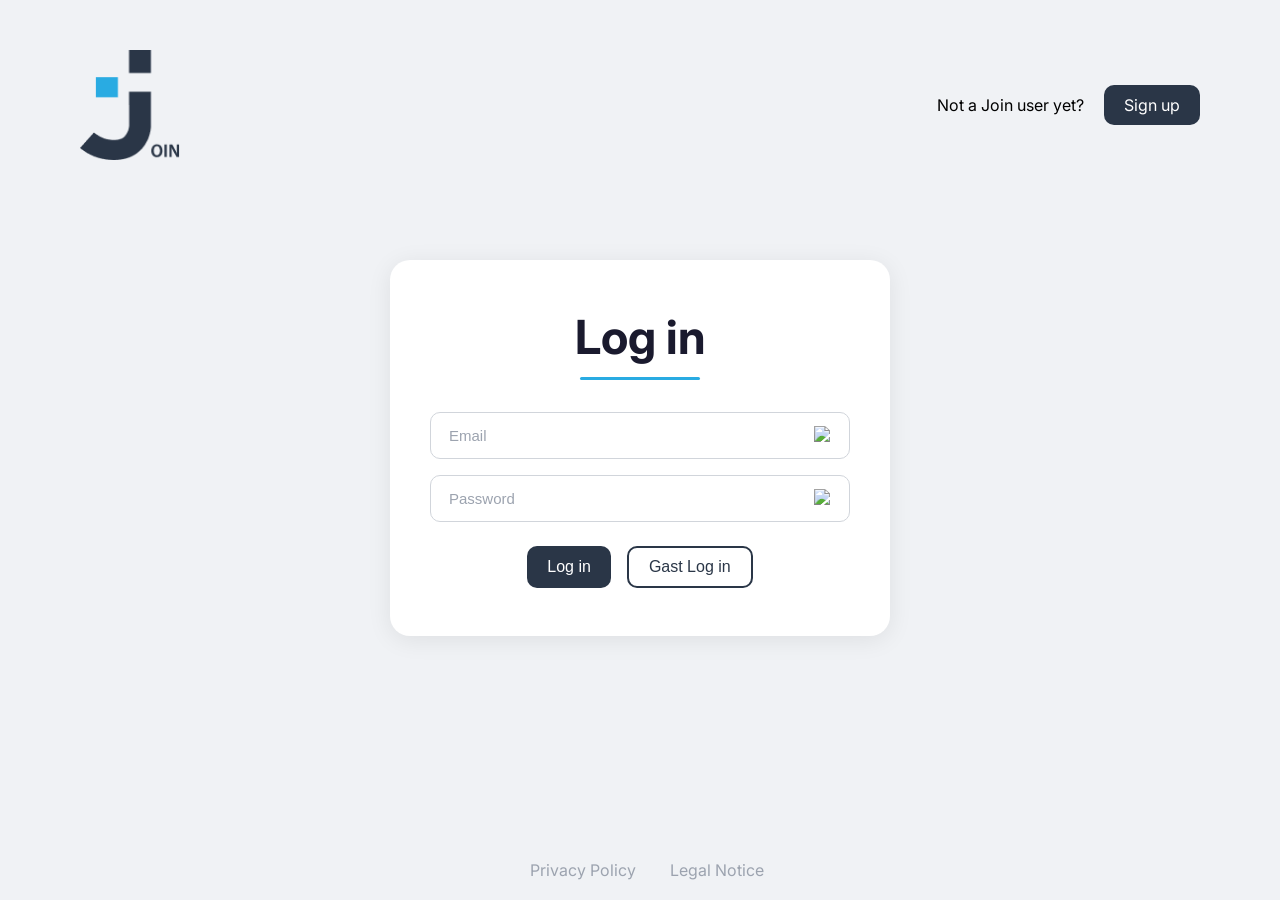
==== index.html @ 6983ff56 "refactor: - add shared component stylesheet and include it across app pages - move reusable hover/bu" ====
<!doctype html>
<html lang="de">
    <head>
        <meta charset="UTF-8" />
        <meta name="viewport" content="width=device-width, initial-scale=1.0" />
        <link rel="icon" type="image/svg+xml" href="assets/logos/favicon.svg" />
        <title>Join-Login</title>
        <link rel="stylesheet" href="styles/fonts.css" />
        <link rel="stylesheet" href="styles/login-registration.css" />
        <link rel="stylesheet" href="styles/variable.css" />
        <link rel="stylesheet" href="styles/components.css" />
    </head>

    <body>
        <header>
            <img src="./assets/logos/logo_dark.jpg" alt="Join" class="logo" />
            <div class="header__right">
                <span class="noUser">Not a Join user yet?</span>
                <a href="registration.html" class="btn-primary fs-small-regular">Sign up</a>
            </div>
        </header>
        <main>
            <div class="container">
                <h1 class="fs-xlarge-medium">Log in</h1>
                <div class="title__underline"></div>
                <form class="login__form">
                    <div class="input__wrapper">
                        <input id="email" type="email" placeholder="Email" required />
                        <img src="assets/login/mail.png" alt="Email" class="input__icon" />
                    </div>
                    <div class="input__wrapper">
                        <input id="password" type="password" placeholder="Password" required />
                        <img src="assets/login/lock.png" alt="Password" class="input__icon" />
                    </div>
                    <div class="button__row">
                        <button onclick="loginUser()" type="button" class="btn-primary fs-small-regular">Log in</button>
                        <button onclick="guestLogin()" type="button" class="btn-secondary fs-small-regular">Gast Log in</button>
                    </div>
                </form>
            </div>
            <div class="mobile-signup">
                <span class="noUser">Not a Join user yet?</span>
                <a href="registration.html" class="btn-primary fs-small-regular">Sign up</a>
            </div>
        </main>
        <footer>
            <a class="footer__Link link-hover" href="privacy-policy.html">Privacy Policy</a>
            <a class="footer__Link link-hover" href="legal-notice.html">Legal Notice</a>
        </footer>
        <script src="https://www.gstatic.com/firebasejs/10.12.0/firebase-app-compat.js"></script>
        <script src="https://www.gstatic.com/firebasejs/10.12.0/firebase-database-compat.js"></script>
        <script src="https://cdn.jsdelivr.net/npm/sweetalert2@11"></script>
        <script src="scripts/login.js"></script>
    </body>
</html>
---- styles/fonts.css ----
@font-face {
    font-family: "Inter";
    src: url("../fonts/Inter/Inter-VariableFont_opsz\,wght.ttf") format("truetype");
    font-weight: 100 900;
    font-style: normal;
}

.fc-black {
    color: var(--color-black);
}

.fc-grey {
    color: var(--color-brand-primary);
}

.fc-lightgrey {
    color: var(--color-neutral-400);
}

.fc-lightblue {
    color: var(--color-brand-accent);
}

.fc-white {
    color: var(--color-neutral-0);
}

.fs-small-regular {
    font-size: 16px;
    font-weight: 400;
}

.fs-medium-regular {
    font-size: 20px;
    font-weight: 400;
}

.fs-large-regular {
    font-size: 27px;
    font-weight: 400;
}

.fs-large-bold {
    font-size: 27px;
    font-weight: 700;
}

.fs-xlarge-medium {
    font-size: 47px;
    font-weight: 500;
}

.fs-medium-bold {
    font-size: 21px;
    font-weight: 700;
}

.fs-xxlarge-bold {
    font-size: 61px;
    font-weight: 700;
}

.fs-xxxlarge-bold {
    font-size: 64px;
    font-weight: 700;
}

@media (max-width: 1200px) {
    .fs-xlarge-bold-responsive {
        font-size: 47px;
        font-weight: 700;
    }

    .fs-large-bold-responsive {
        font-size: 27px;
        font-weight: 700;
    }

    .fs-medium-bold-responsive {
        font-size: 20px;
        font-weight: 700;
    }

    .fs-large2-regular-responsive {
        font-size: 36px;
        font-weight: 400;
    }

    .fs-medium-regular-responsive {
        font-size: 20px;
        font-weight: 400;
    }

    .fs-small-regular-responsive {
        font-size: 16px;
        font-weight: 400;
    }
}
---- styles/login-registration.css ----
body {
    max-width: 1440px;
    margin: 0 auto;
    background-color: #f0f2f5;
    display: flex;
    flex-direction: column;
    min-height: 100vh;
    font-family: "Inter", sans-serif;
}

header {
    display: flex;
    justify-content: space-between;
    align-items: center;
    width: 100%;
    margin-top: 50px;
}

.logo {
    width: 100px;
    height: 110px;
    margin-left: 80px;
}

.header__right {
    display: flex;
    align-items: center;
    gap: 20px;
    margin-right: 80px;
}

.container {
    display: flex;
    flex-direction: column;
    align-items: center;
    width: 500px;
    padding: 48px 40px;
    background-color: white;
    margin: auto;
    margin-top: 100px;
    border-radius: 20px;
    box-shadow: 0 4px 24px rgba(0, 0, 0, 0.08);
    box-sizing: border-box;
}
.container__headline {
    margin-left: 5px;
    font-weight: 700;
}
.title__row {
    position: relative;
    width: 100%;
    display: flex;
    align-items: center;
    justify-content: center;
}

.title__row aside,
.title__row a {
    position: absolute;
    left: 0;
}

.container h1 {
    margin: 0;
    font-weight: 700;
    color: #1a1a2e;
}

.title__underline {
    width: 120px;
    height: 3px;
    background-color: var(--color-brand-accent);
    border-radius: 2px;
    margin: 12px 0 32px;
}

.login__form {
    width: 100%;
    display: flex;
    flex-direction: column;
    gap: 16px;
}

.input__wrapper {
    position: relative;
    display: flex;
    align-items: center;
}

.input__wrapper input {
    width: 100%;
    padding: 14px 48px 14px 18px;
    border: 1.5px solid #d1d5db;
    border-radius: 10px;
    font-size: 15px;
    color: #1a1a2e;
    background-color: white;
    outline: none;
    box-sizing: border-box;
    transition: border-color 0.2s;
    cursor: pointer;
}

.input__wrapper input::placeholder {
    color: var(--color-neutral-500);
}

.input__wrapper input:focus {
    border-color: var(--color-brand-accent);
}

.input__icon {
    position: absolute;
    right: 16px;
    width: 20px;
    height: 20px;
    pointer-events: none;
}

.button__row {
    display: flex;
    gap: 16px;
    justify-content: center;
    margin-top: 8px;
}

footer {
    margin-top: auto;
    padding: 20px;
    text-align: center;
}

.footer__Link {
    color: var(--color-neutral-500);
    text-decoration: none;
    margin-left: 20px;
    display: inline-block;
    width: 110px;
}

.checkbox__row {
    display: flex;
    align-items: center;
    justify-content: center;
    margin-top: 5px;
    gap: 12px;
}

.checkbox__row input[type="checkbox"] {
    appearance: none;
    -webkit-appearance: none;
    width: 20px;
    height: 20px;
    border: 2px solid var(--color-brand-primary);
    border-radius: 4px;
    cursor: pointer;
    flex-shrink: 0;
}

.checkbox__row input[type="checkbox"]:checked {
    background-color: var(--color-brand-primary);
    background-image: url("../assets/check.svg");
    background-size: 14px;
    background-repeat: no-repeat;
    background-position: center;
}

.checkbox__row label {
    font-size: 15px;
    color: var(--color-neutral-500);
    cursor: pointer;
}

.checkbox__row label a {
    color: var(--color-brand-accent);
    text-decoration: none;
}

.checkbox__row label a:hover {
    text-decoration: underline;
}

@media (max-width: 600px) {
    .container {
        width: 80%;
        padding: 32px 20px;
    }
    .container__headline {
        font-size: 30px;
        margin-left: 5px;
    }

    .title__underline {
        width: 250px;
    }
    .input__wrapper input {
        padding: 12px 40px 12px 16px;
    }
    .input__icon {
        width: 16px;
        height: 16px;
    }
    .button__row {
        flex-direction: column;
        gap: 12px;
    }
    .login__btn,
    .guestLogin__btn {
        width: 100%;
        padding: 12px;
    }
    .header__right {
        margin-right: 20px;
    }
    .logo {
        width: 80px;
        height: 88px;
        margin-left: 20px;
    }
}
.mobile-signup {
    display: none;
}

@media (max-width: 450px) {
    header {
        flex-direction: column;
        align-items: center;
        gap: 16px;
        margin-top: 24px;
    }

    .header__right {
        display: none;
    }

    .logo {
        margin-left: 0;
    }

    .mobile-signup {
        display: flex;
        align-items: center;
        gap: 16px;
        margin-top: 24px;
        justify-content: center;
    }
    .container__headline {
        font-size: 30px;
        margin-left: 10px;
    }
    .title__underline {
        width: 200px;
    }
}
---- styles/variable.css ----
:root {
    --color-black: #000000;
    --color-neutral-0: #ffffff;
    --color-neutral-50: #f6f7f8;
    --color-neutral-100: #f0f0f0;
    --color-neutral-200: #e2e6ec;
    --color-neutral-300: #d1d7db;
    --color-neutral-350: #d1d1d1;
    --color-neutral-400: #cdcdcd;
    --color-neutral-450: #ccc;
    --color-neutral-500: #9ca3af;
    --color-neutral-600: #888;
    --color-neutral-700: #7a8a99;
    --color-neutral-900: #222;
    --color-brand-primary: #2a3647;
    --color-brand-accent: #29abe2;
    --color-brand-soft: #b5c6db;
    --color-status-success: #27ae60;
    --color-status-warning: #f39c12;
    --color-status-danger: #e74c3c;
    --width-sidebar: 230px;
    --height-sidebar-mobile: 100px;
    --padding-header-x: 40px;
    --padding-header-y: 20px;
    --content-limit: calc(1440px - var(--width-sidebar));
    --content-limit-header: calc(var(--content-limit) - var(--padding-header-x) * 2);
    --distance-bottom-main-sides: 50px;
}

@media (max-width: 1200px) {
    :root {
        --padding-left-content-to-sidebar: 30px;
        --width-sidebar: 175px;
    }
}

@media (max-width: 850px) {
    :root {
        --content-limit-header: 100%;
        --content-limit: 100%;
    }
}
---- styles/components.css ----
.btn-primary,
.btn-secondary {
    border-width: 3px;
    padding: 10px 20px;
    border-radius: 10px;
    cursor: pointer;
    text-decoration: none;
}

.btn-primary {
    background-color: var(--color-brand-primary);
    color: white;
    border: none;
}

.btn-secondary {
    background-color: white;
    color: var(--color-brand-primary);
    border: 2px solid var(--color-brand-primary);
}

.btn-primary:hover {
    background-color: var(--color-brand-accent);
    box-shadow: 0 4px 5px rgba(0, 0, 0, 0.3);
}

.btn-secondary:hover {
    border-color: var(--color-brand-accent);
    color: var(--color-brand-accent);
    box-shadow: 0 4px 5px rgba(0, 0, 0, 0.3);
}

.btn-back {
    border-radius: 50%;
    display: flex;
    align-items: center;
    justify-content: center;
}

.btn-back:hover {
    transform: scale(1.2);
    background-color: var(--color-neutral-200);
}

.link-hover:hover {
    font-weight: 700;
    color: var(--color-brand-accent);
}
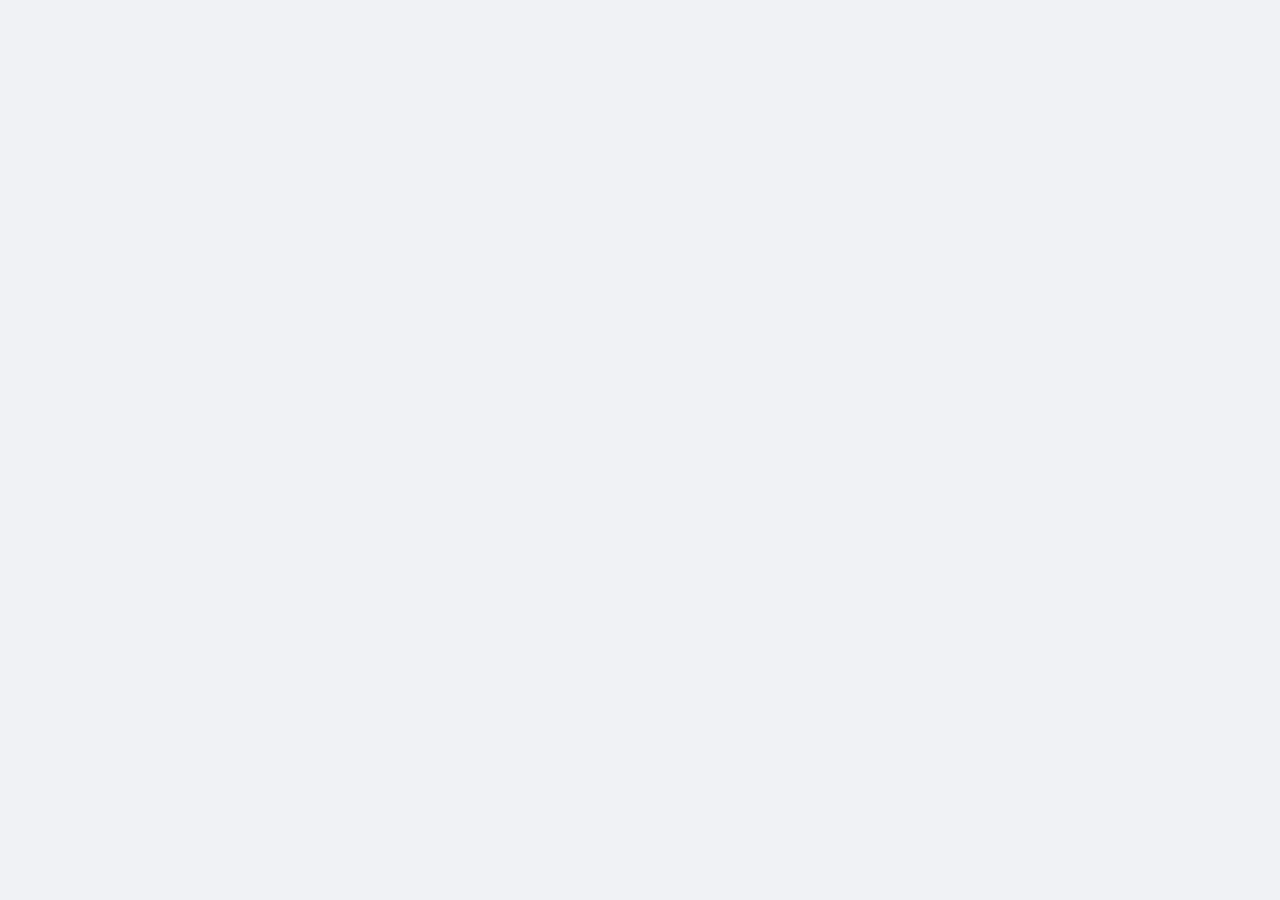
==== commit 35b789a0: "feat: add blue line around the input fields and buton border none" ====
--- a/index.html
+++ b/index.html
@@ -6,6 +6,7 @@
         <link rel="icon" type="image/svg+xml" href="assets/logos/favicon.svg" />
         <title>Join-Login</title>
         <link rel="stylesheet" href="styles/fonts.css" />
+        <link rel="stylesheet" href="style.css" />
         <link rel="stylesheet" href="styles/login-registration.css" />
         <link rel="stylesheet" href="styles/variable.css" />
         <link rel="stylesheet" href="styles/components.css" />
--- a/styles/fonts.css
+++ b/styles/fonts.css
@@ -96,3 +96,10 @@
         font-weight: 400;
     }
 }
+
+@media (max-width: 850px) {
+    .fs-xlarge-bold-responsive {
+        font-size: 32px;
+        font-weight: 700;
+    }
+}
--- a/style.css
+++ b/style.css
@@ -0,0 +1,352 @@
+* {
+    margin: 0;
+    scroll-behavior: smooth;
+}
+
+h1 {
+    margin: 22px 0;
+}
+
+h2 {
+    margin: 20px 0;
+}
+
+h3 {
+    margin: 18px 0;
+}
+
+p {
+    margin: 16px 0;
+}
+
+a {
+    text-decoration: none;
+    color: white;
+}
+
+ul,
+ol {
+    list-style: none;
+}
+
+body {
+    position: relative;
+    font-family: "Inter", sans-serif;
+    visibility: hidden;
+}
+
+button {
+    border: none;
+    background: none;
+}
+
+a,
+input,
+button {
+    cursor: pointer;
+}
+
+:root input:focus,
+:root textarea:focus,
+:root select:focus {
+    outline: none;
+    border-color: var(--input-focus-border);
+}
+
+.content__container {
+    display: flex;
+    min-height: 100vh;
+}
+
+.sidebar {
+    background-color: var(--color-brand-primary);
+    width: var(--width-sidebar);
+    flex-basis: var(--width-sidebar);
+    display: flex;
+    flex-direction: column;
+    align-items: center;
+    padding-bottom: var(--distance-bottom-main-sides);
+    position: fixed;
+    left: 0;
+    top: 0;
+    bottom: 0;
+}
+
+.sidebar__nav-list {
+    list-style: none;
+    display: flex;
+    flex-direction: column;
+    gap: 16px;
+    padding: 0;
+}
+
+.sidebar__logo {
+    margin: 50px 0;
+}
+
+.sidebar__nav {
+    width: 100%;
+}
+
+.sidebar__nav-link,
+.sidebar__legal-information-link {
+    color: inherit;
+}
+
+.sidebar__nav-link {
+    display: flex;
+    align-items: center;
+    gap: 10px;
+    padding: 10px 60px;
+}
+
+.sidebar__list-item {
+    display: flex;
+    flex-direction: column;
+    justify-content: center;
+}
+
+.sidebar__nav-link:hover {
+    background-color: #2a3d59;
+}
+
+.sidebar__link--active {
+    background-color: #091931 !important;
+    transform: scale(1) !important;
+    cursor: default;
+    color: white !important;
+}
+
+.sidebar__legal-information {
+    flex: 1;
+    display: flex;
+    flex-direction: column;
+    justify-content: flex-end;
+    gap: 32px;
+    width: 100%;
+}
+
+.sidebar__legal-information-link {
+    display: block;
+    padding: 10px 60px;
+}
+
+.sidebar__login-link {
+    display: flex;
+    align-items: center;
+    gap: 12px;
+}
+
+.sidebar__login-img {
+    width: 24px;
+    height: 24px;
+}
+
+.sidebar__legal-information-list {
+    display: flex;
+    flex-direction: column;
+    gap: 32px;
+    padding: 0;
+}
+
+.header-main__container {
+    flex: 1;
+    display: flex;
+    flex-direction: column;
+    background-color: var(--color-neutral-50);
+}
+
+.header {
+    box-shadow: 0 4px 3px rgba(0, 0, 0, 0.1);
+    padding: var(--padding-header-y) var(--padding-header-x);
+    background-color: white;
+    position: fixed;
+    top: 0;
+    right: 0;
+    left: var(--width-sidebar);
+    z-index: 10;
+}
+
+.header__content {
+    display: flex;
+    align-items: center;
+    justify-content: space-between;
+    max-width: var(--content-limit-header);
+    box-sizing: border-box;
+}
+
+.header__user-button {
+    position: relative;
+    margin-left: 10px;
+}
+
+.header__user-button:hover .header__circle {
+    fill: var(--color-neutral-200);
+}
+
+.header__user-interaction-container {
+    position: relative;
+    display: flex;
+    align-items: center;
+}
+
+.header__headline3 {
+    padding-left: 56px;
+}
+
+.header__mobile-logo {
+    display: none;
+}
+
+.main-content {
+    margin-top: 100px !important;
+    max-width: var(--content-limit);
+    padding: 50px 50px;
+    margin-left: var(--width-sidebar);
+    box-sizing: border-box;
+    margin-bottom: var(--distance-bottom-main-sides);
+}
+
+.header__user-menu {
+    pointer-events: none;
+    opacity: 0;
+    position: absolute;
+    right: -15px;
+    top: 77px;
+    background-color: var(--color-brand-primary);
+    border-radius: 20px;
+    border-top-right-radius: 0;
+    padding: 7.5px 2.5px;
+    width: max-content;
+    z-index: 1;
+}
+
+.header__user-list {
+    padding: 0;
+    display: flex;
+    flex-direction: column;
+    gap: 5px;
+    padding: 10px;
+}
+
+.header__user-link {
+    color: inherit;
+    padding: 10px;
+    display: block;
+}
+
+.header__user-link:hover {
+    background-color: #2a3d59;
+}
+
+.header__help-icon:hover {
+    transform: scale(1.2);
+}
+
+/*utilites*/
+.opened {
+    pointer-events: auto;
+    opacity: 1;
+}
+
+@media (max-width: 1200px) {
+    .sidebar__nav-link,
+    .sidebar__legal-information-link {
+        padding: 10px 32px;
+    }
+}
+
+@media (max-width: 850px) {
+    .content__container {
+        flex-direction: column;
+    }
+    .header {
+        left: 0;
+    }
+
+    .main-content {
+        margin-bottom: 130px;
+        margin-left: 0;
+        margin-top: 120px;
+    }
+
+    .sidebar {
+        order: 1;
+        position: fixed;
+        top: auto;
+        bottom: 0;
+        left: 0;
+        right: 0;
+        height: var(--height-sidebar-mobile);
+        width: 100%;
+        flex-direction: row;
+        padding-bottom: 0;
+    }
+
+    .sidebar__logo {
+        display: none;
+    }
+
+    .sidebar__legal-information {
+        display: none;
+    }
+
+    .sidebar__nav-list {
+        flex-direction: row;
+        justify-content: space-around;
+    }
+
+    .sidebar__nav-link {
+        padding: 10px;
+        border-radius: 20px;
+        display: flex;
+        flex-direction: column;
+    }
+
+    .header__help-icon {
+        display: none;
+    }
+
+    .header__headline3 {
+        display: none;
+    }
+
+    .header__mobile-logo {
+        display: block;
+    }
+
+    .header__user-menu {
+        transform: translateX(200px);
+        transition: transform 125ms ease-in-out;
+    }
+
+    .header__user-menu-slide-in {
+        transform: translateX(0);
+    }
+}
+
+@media (max-width: 400px) {
+    .sidebar__nav-list {
+        gap: 8px;
+    }
+
+    .sidebar__nav-link {
+        padding: 4px;
+    }
+
+    .sidebar__nav-link {
+        border-radius: 15px;
+    }
+}
+
+@media (max-width: 600px) {
+    .main-content {
+        padding: 50px 25px;
+    }
+}
+
+@media (max-width: 400px) {
+    .main-content {
+        padding: 50px 10px;
+    }
+}
--- a/styles/login-registration.css
+++ b/styles/login-registration.css
@@ -90,7 +90,7 @@
 .input__wrapper input {
     width: 100%;
     padding: 14px 48px 14px 18px;
-    border: 1.5px solid #d1d5db;
+    border: 1.5px solid var(--color-neutral-300);
     border-radius: 10px;
     font-size: 15px;
     color: #1a1a2e;
@@ -103,10 +103,6 @@
 
 .input__wrapper input::placeholder {
     color: var(--color-neutral-500);
-}
-
-.input__wrapper input:focus {
-    border-color: var(--color-brand-accent);
 }
 
 .input__icon {
@@ -159,7 +155,7 @@
 
 .checkbox__row input[type="checkbox"]:checked {
     background-color: var(--color-brand-primary);
-    background-image: url("../assets/check.svg");
+    background-image: url("../assets/add-task/check.svg");
     background-size: 14px;
     background-repeat: no-repeat;
     background-position: center;
--- a/styles/variable.css
+++ b/styles/variable.css
@@ -25,6 +25,7 @@
     --content-limit: calc(1440px - var(--width-sidebar));
     --content-limit-header: calc(var(--content-limit) - var(--padding-header-x) * 2);
     --distance-bottom-main-sides: 50px;
+    --input-focus-border: var(--color-brand-accent);
 }
 
 @media (max-width: 1200px) {
--- a/styles/components.css
+++ b/styles/components.css
@@ -10,7 +10,6 @@
 .btn-primary {
     background-color: var(--color-brand-primary);
     color: white;
-    border: none;
 }
 
 .btn-secondary {
@@ -35,6 +34,7 @@
     display: flex;
     align-items: center;
     justify-content: center;
+    cursor: pointer;
 }
 
 .btn-back:hover {
